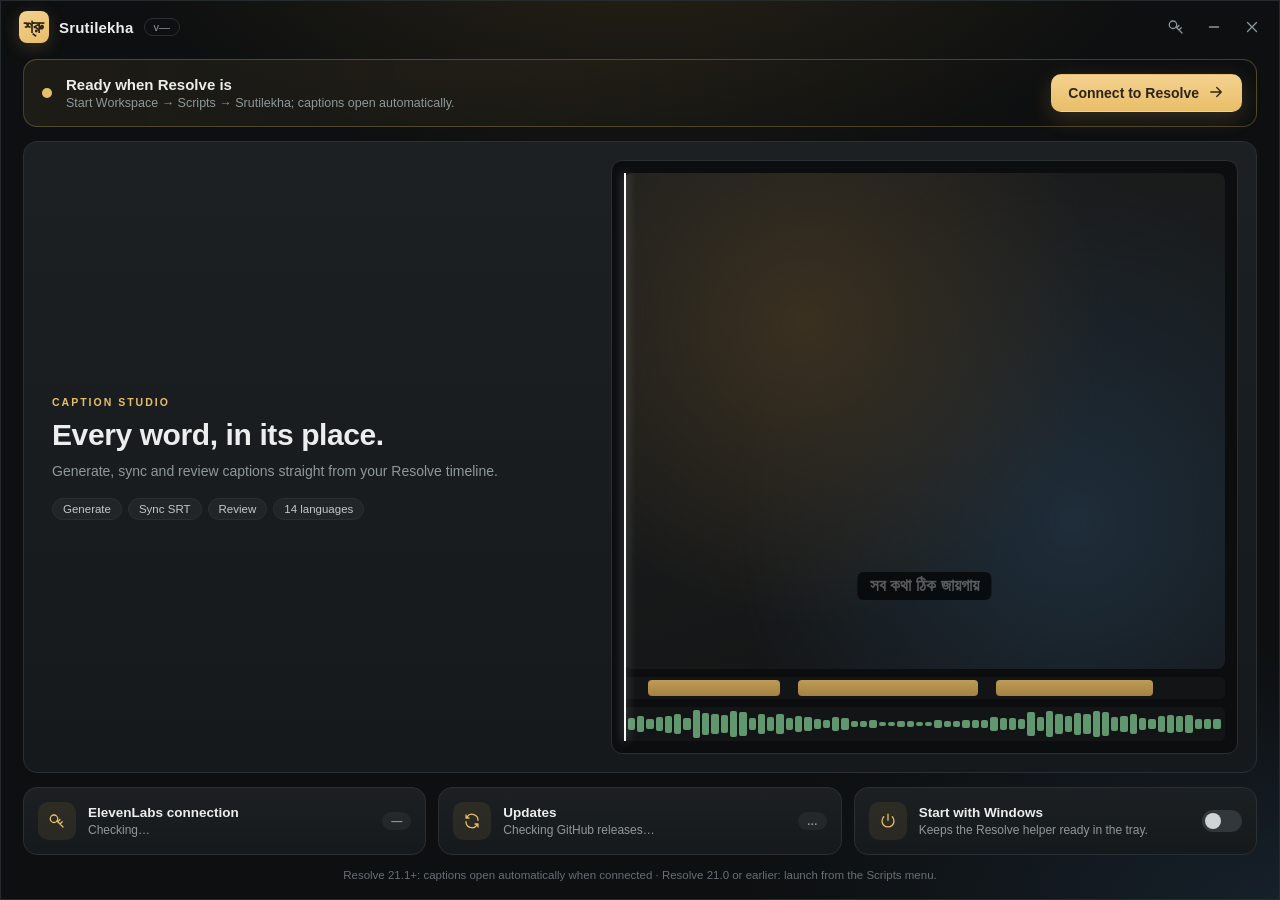
==== ui/home.html @ 094138d1 "Move the Resolve caption workflow to a WebView2 interface The home page, Master Studio form, progres" ====
<!doctype html>
<html lang="en">
<head>
<meta charset="utf-8">
<title>Srutilekha</title>
<link rel="stylesheet" href="common.css">
<link rel="stylesheet" href="home.css">
</head>
<body>
<header class="titlebar pywebview-drag-region">
  <div class="brand"><span class="mark">শ্রু</span><span class="name">Srutilekha</span><span class="pill" id="version">v—</span></div>
  <div class="chrome">
    <button class="icon-btn" id="openKey" title="API settings" data-icon="key"></button>
    <button class="icon-btn" id="minimize" title="Minimize" data-icon="min"></button>
    <button class="icon-btn close" id="close" title="Close" data-icon="x"></button>
  </div>
</header>

<main>
  <section class="banner" id="banner">
    <span class="dot"></span>
    <div class="banner-text">
      <strong id="statusTitle">Ready when Resolve is</strong>
      <span id="statusText">Start Workspace → Scripts → Srutilekha; captions open automatically.</span>
    </div>
    <button class="btn primary" id="connect">Connect to Resolve <span data-icon="arrow"></span></button>
  </section>

  <section class="hero card" id="heroCard" tabindex="0">
    <div class="hero-copy">
      <span class="kicker">CAPTION STUDIO</span>
      <h1>Every word, in its place.</h1>
      <p>Generate, sync and review captions straight from your Resolve timeline.</p>
      <div class="chips"><span>Generate</span><span>Sync SRT</span><span>Review</span><span>14 languages</span></div>
    </div>
    <div class="hero-art" aria-hidden="true">
      <div class="frame">
        <div class="caption"><span>সব কথা</span> <span>ঠিক জায়গায়</span></div>
      </div>
      <div class="track sub"><i style="left:4%;width:22%"></i><i style="left:29%;width:30%"></i><i style="left:62%;width:26%"></i></div>
      <div class="track wave" id="wave"></div>
      <div class="playhead"></div>
    </div>
  </section>

  <section class="tiles">
    <button class="card tile" id="keyTile">
      <span class="tile-icon" data-icon="key"></span>
      <span class="tile-body"><strong>ElevenLabs connection</strong><small id="keyState">Checking…</small></span>
      <span class="badge" id="keyBadge">—</span>
    </button>
    <button class="card tile" id="updateTile">
      <span class="tile-icon" data-icon="refresh"></span>
      <span class="tile-body"><strong>Updates</strong><small id="updateState">Checking GitHub releases…</small></span>
      <span class="badge" id="updateBadge">…</span>
    </button>
    <label class="card tile">
      <span class="tile-icon" data-icon="power"></span>
      <span class="tile-body"><strong>Start with Windows</strong><small>Keeps the Resolve helper ready in the tray.</small></span>
      <input type="checkbox" class="switch" id="startup">
    </label>
  </section>

  <p class="foot">Resolve 21.1+: captions open automatically when connected · Resolve 21.0 or earlier: launch from the Scripts menu.</p>
</main>

<script src="common.js"></script>
<script src="home.js"></script>
</body>
</html>
---- ui/common.css ----
/* Shared tokens and components for every Srutilekha WebView2 window. */
:root {
  color-scheme: dark;
  --bg: #0d0f10;
  --panel: #16191b;
  --panel-2: #1c2022;
  --field: #0f1112;
  --line: #2a2f32;
  --line-2: #3a4044;
  --text: #eceeed;
  --muted: #8f989b;
  --dim: #677074;
  --gold: #e9be68;
  --gold-2: #f3d18f;
  --gold-ink: #2d2416;
  --green: #8fcf9e;
  --red: #e5675b;
  --radius: 14px;
  font: 14px "Segoe UI Variable Text", "Segoe UI", "Nirmala UI", sans-serif;
}
* { box-sizing: border-box; }
html, body { height: 100%; margin: 0; }
body {
  background:
    radial-gradient(ellipse 70% 50% at 50% -10%, #2a2416 0%, transparent 60%),
    radial-gradient(ellipse 60% 40% at 100% 100%, #16202a 0%, transparent 70%),
    var(--bg);
  color: var(--text);
  overflow: hidden;
  user-select: none;
  display: flex;
  flex-direction: column;
  border: 1px solid #262b2e;
}
button, input, select { font: inherit; color: inherit; }
svg { width: 18px; height: 18px; fill: none; stroke: currentColor; stroke-width: 1.7; stroke-linecap: round; stroke-linejoin: round; flex-shrink: 0; }
.lib, [hidden] { display: none !important; }
:focus-visible { outline: 2px solid var(--gold); outline-offset: 3px; }

/* ── title bar ─────────────────────────────────────────── */
.titlebar { height: 52px; flex-shrink: 0; display: flex; align-items: center; justify-content: space-between; gap: 12px; padding: 0 10px 0 18px; }
.brand { display: flex; align-items: center; gap: 10px; pointer-events: none; min-width: 0; }
.mark { display: grid; place-items: center; width: 30px; height: 32px; border-radius: 8px; background: linear-gradient(160deg, var(--gold-2), var(--gold)); color: var(--gold-ink); font: 600 18px "Nirmala UI", sans-serif; box-shadow: 0 4px 18px #e9be6833; flex-shrink: 0; }
.name { font-weight: 650; font-size: 15px; letter-spacing: .2px; }
.crumb { color: var(--muted); font-size: 12px; white-space: nowrap; overflow: hidden; text-overflow: ellipsis; }
.pill { font-size: 11px; color: var(--muted); border: 1px solid var(--line); border-radius: 99px; padding: 2px 9px; background: transparent; white-space: nowrap; }
button.pill { cursor: pointer; transition: border-color .18s, color .18s, background .18s; }
button.pill:hover { color: var(--text); border-color: var(--line-2); }
.pill.warn { color: var(--gold-2); border-color: #e9be6866; background: #e9be6814; }
.chrome { display: flex; align-items: center; gap: 4px; flex-shrink: 0; }
.icon-btn { display: grid; place-items: center; width: 34px; height: 34px; border-radius: 9px; border: 1px solid transparent; background: transparent; color: var(--muted); cursor: pointer; transition: background .18s, color .18s, border-color .18s; }
.icon-btn:hover { background: #ffffff10; color: var(--text); }
.icon-btn.close:hover { background: #c42b1c; color: #fff; }

/* ── buttons ───────────────────────────────────────────── */
.btn { display: inline-flex; align-items: center; justify-content: center; gap: 8px; height: 38px; padding: 0 16px; border-radius: 10px; border: 1px solid var(--line-2); background: #23282b; cursor: pointer; font-weight: 550; white-space: nowrap; transition: background .18s, transform .12s, box-shadow .18s, opacity .18s, color .18s, border-color .18s; }
.btn:hover { background: #2d3337; }
.btn:active { transform: translateY(1px) scale(.99); }
.btn:disabled { opacity: .55; cursor: default; }
.btn.primary { background: linear-gradient(180deg, var(--gold-2), var(--gold)); color: var(--gold-ink); border-color: transparent; box-shadow: 0 6px 22px #e9be6830; }
.btn.primary:hover { box-shadow: 0 8px 30px #e9be6855; filter: brightness(1.04); }
.btn.primary svg { transition: transform .2s; }
.btn.primary:hover svg { transform: translateX(3px); }
.btn.ghost { background: transparent; border-color: transparent; color: var(--muted); }
.btn.ghost:hover { color: var(--text); background: #ffffff0a; }
.btn.danger { color: #e9978f; }
.btn.danger:hover { background: #e5675b18; }
.btn.sm { height: 32px; padding: 0 12px; border-radius: 9px; font-size: 13px; }

.badge { font-size: 11px; font-weight: 600; padding: 3px 9px; border-radius: 99px; background: #ffffff0d; color: var(--muted); white-space: nowrap; }
.badge.ok { background: #8fcf9e1f; color: var(--green); }
.badge.warn { background: #e9be6822; color: var(--gold-2); }

.switch { appearance: none; width: 40px; height: 22px; border-radius: 99px; background: #31373a; position: relative; cursor: pointer; flex-shrink: 0; transition: background .2s; margin: 0; }
.switch::after { content: ""; position: absolute; top: 3px; left: 3px; width: 16px; height: 16px; border-radius: 50%; background: #cfd4d6; transition: transform .22s cubic-bezier(.3,1.4,.5,1), background .2s; }
.switch:checked { background: var(--gold); }
.switch:checked::after { transform: translateX(18px); background: var(--gold-ink); }

/* ── fields ────────────────────────────────────────────── */
.field-label { display: block; font-size: 12px; font-weight: 600; color: #b6bdc0; margin-bottom: 7px; }
.field { display: flex; align-items: center; gap: 8px; height: 46px; padding: 0 6px 0 12px; border-radius: 11px; border: 1px solid var(--line-2); background: var(--field); transition: border-color .18s, box-shadow .18s; }
.field:focus-within { border-color: var(--gold); box-shadow: 0 0 0 4px #e9be6820; }
.field .lead { color: var(--muted); }
.field input { flex: 1; min-width: 0; border: 0; outline: 0; background: transparent; font-size: 14.5px; letter-spacing: .3px; user-select: text; }
.field input::placeholder { color: #5f686c; letter-spacing: 0; }

/* ── modals ────────────────────────────────────────────── */
.scrim { position: fixed; inset: 0; display: grid; place-items: center; background: #05060799; backdrop-filter: blur(8px); animation: fade .2s ease-out; z-index: 10; }
.scrim.leaving { animation: fade .16s ease-in reverse forwards; }
.modal { position: relative; width: min(520px, calc(100vw - 40px)); padding: 26px 26px 22px; border-radius: 16px; border: 1px solid #e9be6838; background: linear-gradient(180deg, #23201a, #17191b 45%); box-shadow: 0 30px 80px #000c, 0 0 0 1px #0006; animation: rise .26s cubic-bezier(.2,.9,.25,1.1); }
.scrim.leaving .modal { animation: rise .16s ease-in reverse forwards; }
@keyframes fade { from { opacity: 0; } to { opacity: 1; } }
@keyframes rise { from { opacity: 0; transform: translateY(14px) scale(.97); } to { opacity: 1; transform: none; } }
.modal-x { position: absolute; top: 14px; right: 14px; border-radius: 50%; border-color: var(--line-2); }
.kicker { font-size: 10.5px; font-weight: 650; letter-spacing: 2px; color: var(--gold); }
h2 { margin: 6px 0 8px; font-size: 22px; font-weight: 680; }
.muted { color: var(--muted); line-height: 1.5; margin: 0 0 18px; font-size: 13px; }
.status-line { min-height: 22px; margin: 10px 2px 6px; font-size: 12.5px; color: var(--muted); display: flex; align-items: center; gap: 8px; }
.status-line.ok { color: var(--green); }
.status-line.err { color: #f0948a; }
.status-line.busy::before { content: ""; width: 12px; height: 12px; border-radius: 50%; border: 2px solid var(--gold); border-right-color: transparent; animation: spin .7s linear infinite; flex-shrink: 0; }
@keyframes spin { to { transform: rotate(360deg); } }
.modal-actions { display: flex; align-items: center; gap: 8px; margin-top: 8px; }
.grow { flex: 1; }
.notes { margin: 6px 0 14px; padding: 12px 14px 12px 30px; max-height: 170px; overflow: auto; border-radius: 10px; background: var(--field); border: 1px solid var(--line); font-size: 12.5px; line-height: 1.55; color: #c6ccce; user-select: text; }
.progress { height: 6px; border-radius: 99px; background: #ffffff10; overflow: hidden; }
.progress i { display: block; height: 100%; width: 40%; border-radius: inherit; background: linear-gradient(90deg, var(--gold), var(--gold-2)); animation: indet 1.1s ease-in-out infinite; }
@keyframes indet { from { transform: translateX(-100%); } to { transform: translateX(250%); } }

.toast { position: fixed; left: 50%; bottom: 18px; transform: translate(-50%, 20px); opacity: 0; padding: 10px 16px; border-radius: 10px; background: #26292b; border: 1px solid var(--line-2); box-shadow: 0 12px 30px #0009; font-size: 13px; pointer-events: none; transition: opacity .2s, transform .25s cubic-bezier(.2,.9,.25,1.1); z-index: 20; max-width: calc(100vw - 40px); }
.toast.show { opacity: 1; transform: translate(-50%, 0); }
.toast.err { border-color: #e5675b88; color: #f4b4ad; }

@media (prefers-reduced-motion: reduce) { *, *::before, *::after { animation: none !important; transition: none !important; } }
---- ui/home.css ----
main { flex: 1; display: flex; flex-direction: column; gap: 14px; padding: 6px 22px 18px; min-height: 0; }

/* ── banner ────────────────────────────────────────────── */
.banner { display: flex; align-items: center; gap: 14px; padding: 14px 14px 14px 18px; border-radius: var(--radius); border: 1px solid #e9be6845; background: linear-gradient(90deg, #e9be6814, #e9be6805 60%, transparent); transition: border-color .3s, background .3s; }
.banner.ok { border-color: #8fcf9e55; background: linear-gradient(90deg, #8fcf9e14, transparent 70%); }
.banner-text { flex: 1; display: flex; flex-direction: column; gap: 3px; min-width: 0; }
.banner-text strong { font-size: 15px; font-weight: 620; }
.banner-text span { color: var(--muted); font-size: 12.5px; }
.dot { width: 10px; height: 10px; border-radius: 50%; background: var(--gold); flex-shrink: 0; position: relative; }
.dot::after { content: ""; position: absolute; inset: -5px; border-radius: 50%; border: 2px solid var(--gold); opacity: 0; animation: pulse 2s infinite; }
.banner.ok .dot, .banner.ok .dot::after { background: var(--green); border-color: var(--green); }
@keyframes pulse { 0% { transform: scale(.5); opacity: .8; } 100% { transform: scale(1.6); opacity: 0; } }

/* ── cards ─────────────────────────────────────────────── */
.card { position: relative; border-radius: var(--radius); border: 1px solid var(--line); background: linear-gradient(180deg, var(--panel-2), var(--panel)); transition: transform .22s cubic-bezier(.2,.8,.2,1), border-color .22s, box-shadow .22s; }
.card:hover { transform: translateY(-2px); border-color: #e9be6866; box-shadow: 0 14px 40px #0008, 0 0 0 1px #e9be6822, 0 0 34px #e9be6815; }

.hero { flex: 1; min-height: 200px; display: grid; grid-template-columns: minmax(0, 1fr) minmax(0, 1.1fr); overflow: hidden; cursor: pointer; }
.hero-copy { padding: 26px 8px 24px 28px; display: flex; flex-direction: column; justify-content: center; gap: 10px; }
h1 { margin: 0; font-size: 30px; line-height: 1.12; font-weight: 700; letter-spacing: -.4px; }
.hero p { margin: 0; color: var(--muted); line-height: 1.5; }
.chips { display: flex; flex-wrap: wrap; gap: 6px; margin-top: 6px; }
.chips span { font-size: 11.5px; padding: 4px 10px; border-radius: 99px; background: #ffffff0a; border: 1px solid var(--line); color: #c2c8ca; }

.hero-art { position: relative; margin: 18px 18px 18px 0; border-radius: 11px; border: 1px solid var(--line); background: #0b0d0e; overflow: hidden; display: flex; flex-direction: column; padding: 12px; gap: 8px; }
.frame { flex: 1; min-height: 90px; border-radius: 8px; position: relative; overflow: hidden;
  background: radial-gradient(circle at 30% 30%, #3a3020, transparent 55%), radial-gradient(circle at 75% 70%, #1e2d3a, transparent 60%), linear-gradient(160deg, #1d1f1f, #121415); }
.caption { position: absolute; left: 50%; bottom: 14%; transform: translateX(-50%); white-space: nowrap; font: 600 17px "Nirmala UI", sans-serif; padding: 4px 12px; border-radius: 6px; background: #000a; }
.caption span { animation: word 4s infinite; opacity: .35; }
.caption span:nth-child(2) { animation-delay: 1.2s; }
@keyframes word { 0%, 10% { opacity: .35; color: #fff; } 18%, 60% { opacity: 1; color: var(--gold-2); } 75%, 100% { opacity: .35; color: #fff; } }
.track { height: 22px; border-radius: 5px; background: #ffffff07; position: relative; }
.track.sub i { position: absolute; top: 3px; bottom: 3px; border-radius: 4px; background: linear-gradient(180deg, #e9be68cc, #c99d4acc); }
.track.wave { height: 34px; display: flex; align-items: center; gap: 2px; padding: 0 4px; }
.track.wave b { flex: 1; border-radius: 2px; background: #6fae7f; opacity: .85; }
.playhead { position: absolute; top: 12px; bottom: 12px; width: 2px; background: #fff; box-shadow: 0 0 10px #fff8; left: 12px; animation: play 8s linear infinite; }
@keyframes play { from { left: 14px; } to { left: calc(100% - 14px); } }

.tiles { display: grid; grid-template-columns: repeat(3, minmax(0, 1fr)); gap: 12px; }
.tile { display: flex; align-items: center; gap: 12px; padding: 14px; text-align: left; cursor: pointer; min-width: 0; }
.tile-icon { display: grid; place-items: center; width: 38px; height: 38px; border-radius: 10px; background: #e9be6815; color: var(--gold); flex-shrink: 0; }
.tile-body { flex: 1; display: flex; flex-direction: column; gap: 3px; min-width: 0; }
.tile-body strong { font-size: 13.5px; font-weight: 620; }
.tile-body small { font-size: 12px; color: var(--muted); overflow: hidden; text-overflow: ellipsis; display: -webkit-box; -webkit-line-clamp: 2; -webkit-box-orient: vertical; }

.foot { margin: 0; text-align: center; font-size: 11.5px; color: var(--dim); }

@media (max-height: 600px) { .hero-copy { padding-top: 16px; padding-bottom: 16px; } h1 { font-size: 25px; } }
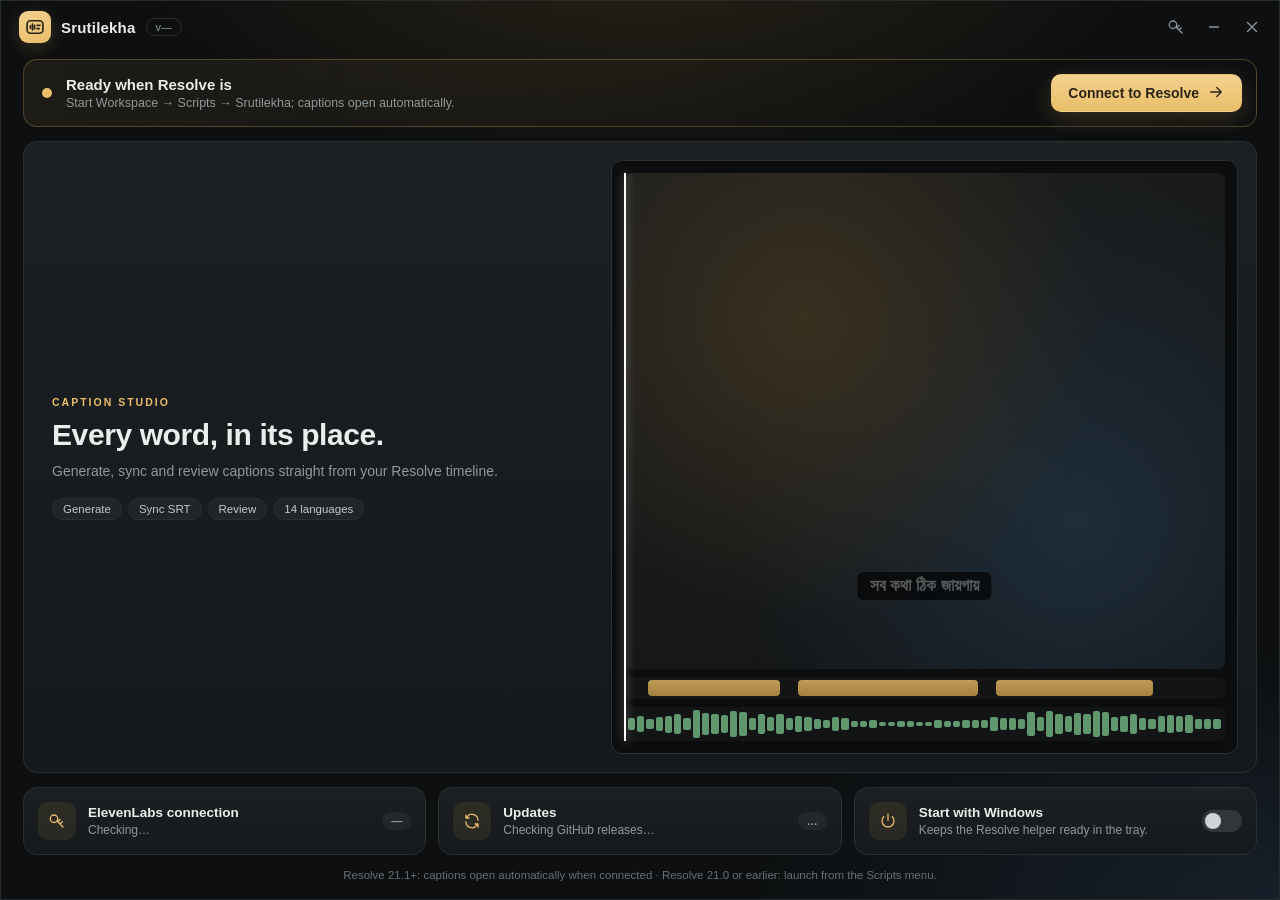
==== commit 7db2d941: "Prepare v1.4.5: drop caption style and setup preview, Layout A review Resolve's scripting API cannot" ====
--- a/ui/home.html
+++ b/ui/home.html
@@ -8,7 +8,7 @@
 </head>
 <body>
 <header class="titlebar pywebview-drag-region">
-  <div class="brand"><span class="mark">শ্রু</span><span class="name">Srutilekha</span><span class="pill" id="version">v—</span></div>
+  <div class="brand"><span class="mark" title="Srutilekha"><svg viewBox="0 0 24 24" aria-hidden="true"><rect x="2.5" y="4.5" width="19" height="15" rx="4"/><path d="M6.5 10.5v3M9 8.5v7M11.5 10v4"/><path d="M14.5 10h3.5M14.5 14h2.5"/></svg></span><span class="name">Srutilekha</span><span class="pill" id="version">v—</span></div>
   <div class="chrome">
     <button class="icon-btn" id="openKey" title="API settings" data-icon="key"></button>
     <button class="icon-btn" id="minimize" title="Minimize" data-icon="min"></button>
--- a/ui/common.css
+++ b/ui/common.css
@@ -40,7 +40,8 @@
 /* ── title bar ─────────────────────────────────────────── */
 .titlebar { height: 52px; flex-shrink: 0; display: flex; align-items: center; justify-content: space-between; gap: 12px; padding: 0 10px 0 18px; }
 .brand { display: flex; align-items: center; gap: 10px; pointer-events: none; min-width: 0; }
-.mark { display: grid; place-items: center; width: 30px; height: 32px; border-radius: 8px; background: linear-gradient(160deg, var(--gold-2), var(--gold)); color: var(--gold-ink); font: 600 18px "Nirmala UI", sans-serif; box-shadow: 0 4px 18px #e9be6833; flex-shrink: 0; }
+.mark { display: grid; place-items: center; width: 32px; height: 32px; border-radius: 9px; background: linear-gradient(160deg, var(--gold-2), var(--gold)); color: var(--gold-ink); box-shadow: 0 4px 18px #e9be6833; flex-shrink: 0; }
+.mark svg { width: 20px; height: 20px; fill: none; stroke: currentColor; stroke-width: 2; stroke-linecap: round; stroke-linejoin: round; }
 .name { font-weight: 650; font-size: 15px; letter-spacing: .2px; }
 .crumb { color: var(--muted); font-size: 12px; white-space: nowrap; overflow: hidden; text-overflow: ellipsis; }
 .pill { font-size: 11px; color: var(--muted); border: 1px solid var(--line); border-radius: 99px; padding: 2px 9px; background: transparent; white-space: nowrap; }
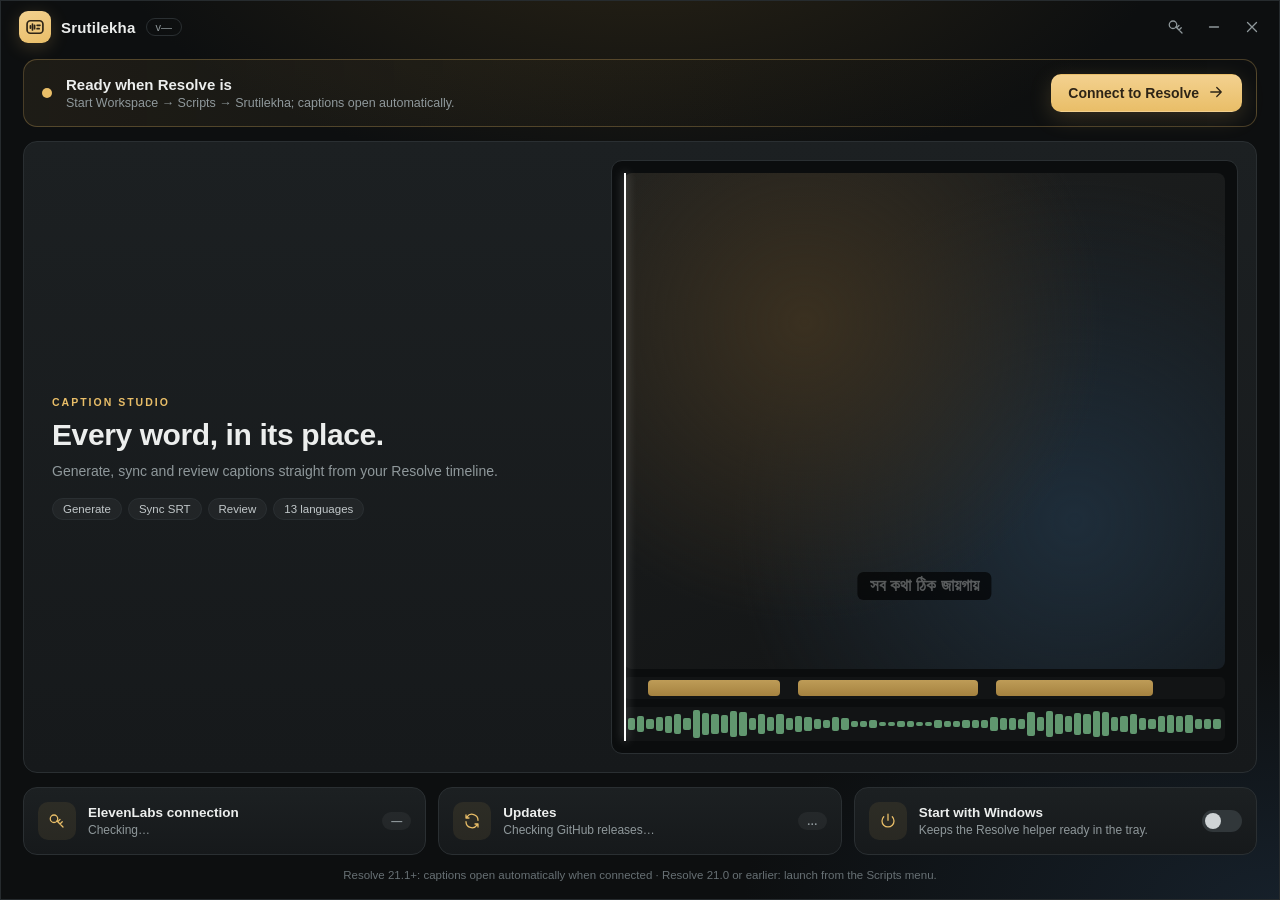
==== commit d0542f16: "Expect 13 languages in the worker self-test and home page The worker's packaged self-test still asse" ====
--- a/ui/home.html
+++ b/ui/home.html
@@ -31,7 +31,7 @@
       <span class="kicker">CAPTION STUDIO</span>
       <h1>Every word, in its place.</h1>
       <p>Generate, sync and review captions straight from your Resolve timeline.</p>
-      <div class="chips"><span>Generate</span><span>Sync SRT</span><span>Review</span><span>14 languages</span></div>
+      <div class="chips"><span>Generate</span><span>Sync SRT</span><span>Review</span><span>13 languages</span></div>
     </div>
     <div class="hero-art" aria-hidden="true">
       <div class="frame">
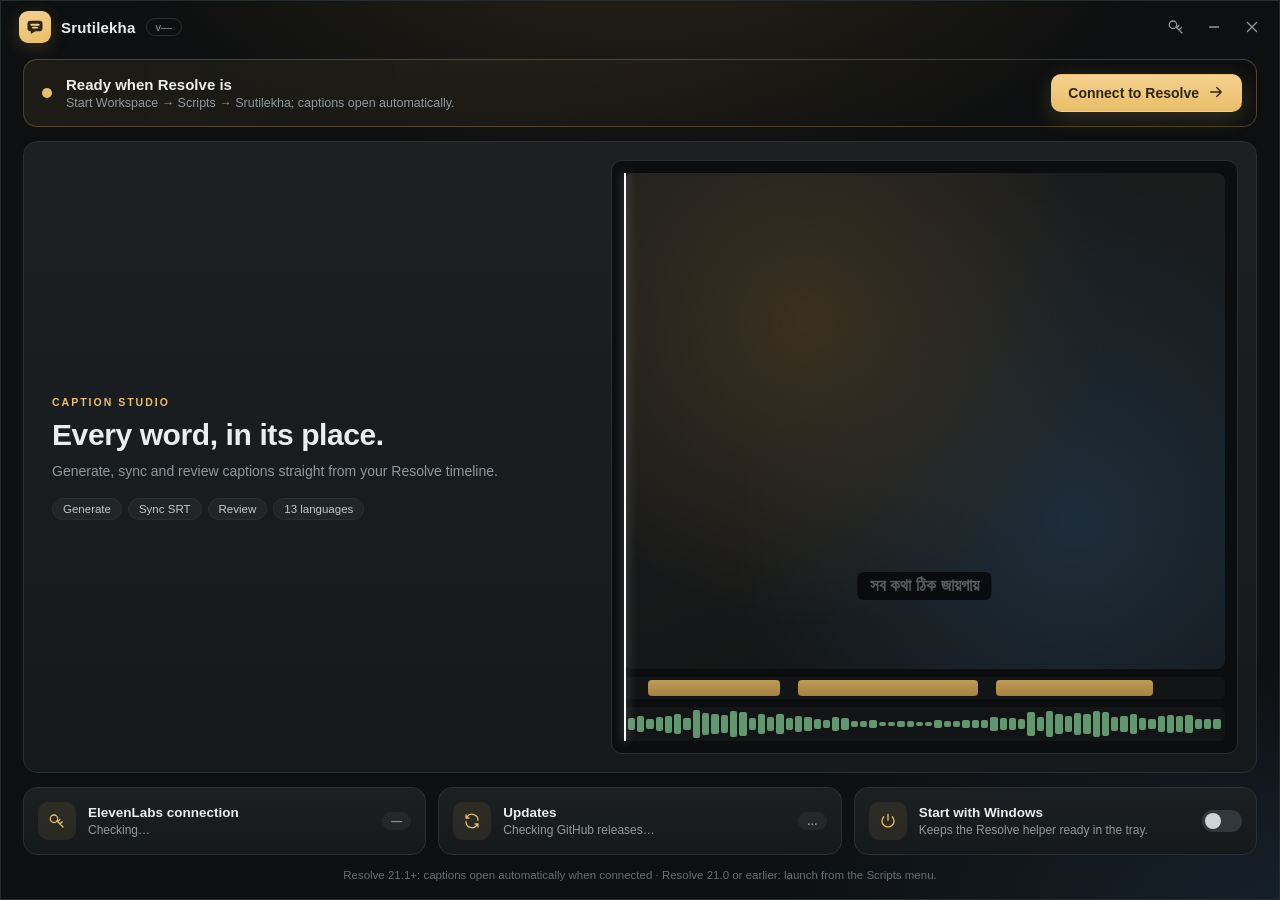
==== commit 5f24a5ec: "New speech-bubble logo, and a Back button on the review screen Logo: one mark everywhere (web header" ====
--- a/ui/home.html
+++ b/ui/home.html
@@ -8,7 +8,7 @@
 </head>
 <body>
 <header class="titlebar pywebview-drag-region">
-  <div class="brand"><span class="mark" title="Srutilekha"><svg viewBox="0 0 24 24" aria-hidden="true"><rect x="2.5" y="4.5" width="19" height="15" rx="4"/><path d="M6.5 10.5v3M9 8.5v7M11.5 10v4"/><path d="M14.5 10h3.5M14.5 14h2.5"/></svg></span><span class="name">Srutilekha</span><span class="pill" id="version">v—</span></div>
+  <div class="brand"><span class="mark" title="Srutilekha"><svg viewBox="0 0 24 24" aria-hidden="true"><path class="bubble" d="M6.5 4.5h11A3.5 3.5 0 0 1 21 8v5.5a3.5 3.5 0 0 1-3.5 3.5h-5L7 20.3V17h-.5A3.5 3.5 0 0 1 3 13.5V8a3.5 3.5 0 0 1 3.5-3.5Z"/><path class="lines" d="M7.5 9.3h9M9.5 12.7h5"/></svg></span><span class="name">Srutilekha</span><span class="pill" id="version">v—</span></div>
   <div class="chrome">
     <button class="icon-btn" id="openKey" title="API settings" data-icon="key"></button>
     <button class="icon-btn" id="minimize" title="Minimize" data-icon="min"></button>
--- a/ui/common.css
+++ b/ui/common.css
@@ -42,6 +42,9 @@
 .brand { display: flex; align-items: center; gap: 10px; pointer-events: none; min-width: 0; }
 .mark { display: grid; place-items: center; width: 32px; height: 32px; border-radius: 9px; background: linear-gradient(160deg, var(--gold-2), var(--gold)); color: var(--gold-ink); box-shadow: 0 4px 18px #e9be6833; flex-shrink: 0; }
 .mark svg { width: 20px; height: 20px; fill: none; stroke: currentColor; stroke-width: 2; stroke-linecap: round; stroke-linejoin: round; }
+/* Same mark as ui_icons.draw_logo and icon.ico: dark bubble, light subtitle lines. */
+.mark .bubble { fill: currentColor; stroke: none; }
+.mark .lines { stroke: var(--gold-2); stroke-width: 2.2; }
 .name { font-weight: 650; font-size: 15px; letter-spacing: .2px; }
 .crumb { color: var(--muted); font-size: 12px; white-space: nowrap; overflow: hidden; text-overflow: ellipsis; }
 .pill { font-size: 11px; color: var(--muted); border: 1px solid var(--line); border-radius: 99px; padding: 2px 9px; background: transparent; white-space: nowrap; }
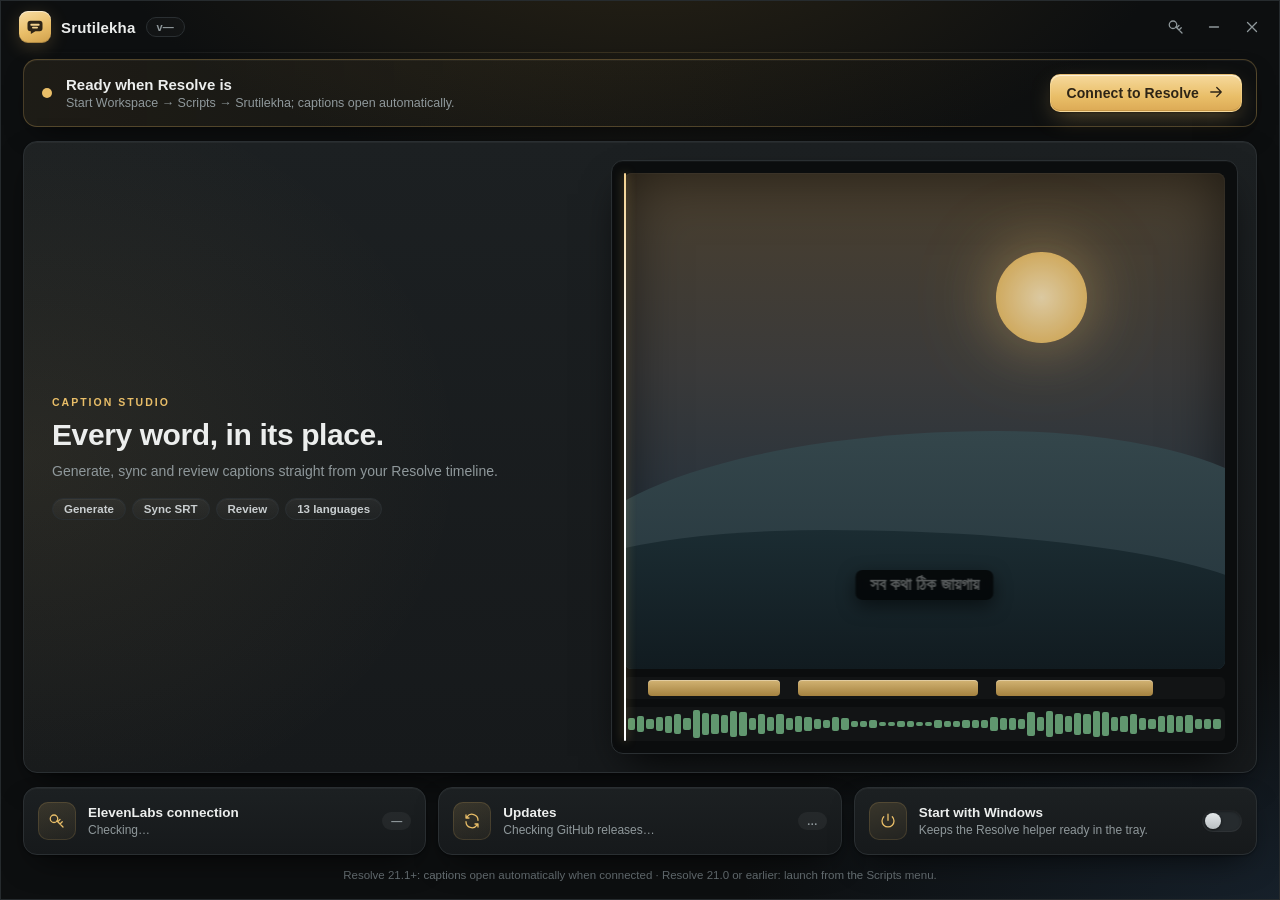
==== commit 9f37edb6: "Give the studio and home screens a more finished look Panels, cards and buttons get depth (a top hig" ====
--- a/ui/home.html
+++ b/ui/home.html
@@ -34,7 +34,7 @@
       <div class="chips"><span>Generate</span><span>Sync SRT</span><span>Review</span><span>13 languages</span></div>
     </div>
     <div class="hero-art" aria-hidden="true">
-      <div class="frame">
+      <div class="frame"><i class="sun"></i><i class="hill a"></i><i class="hill b"></i>
         <div class="caption"><span>সব কথা</span> <span>ঠিক জায়গায়</span></div>
       </div>
       <div class="track sub"><i style="left:4%;width:22%"></i><i style="left:29%;width:30%"></i><i style="left:62%;width:26%"></i></div>
--- a/ui/common.css
+++ b/ui/common.css
@@ -33,21 +33,24 @@
   border: 1px solid #262b2e;
 }
 button, input, select { font: inherit; color: inherit; }
+h1, h2, .name { font-family: "Segoe UI Variable Display", "Segoe UI Variable Text", "Segoe UI", "Nirmala UI", sans-serif; }
+body { -webkit-font-smoothing: antialiased; text-rendering: optimizeLegibility; }
 svg { width: 18px; height: 18px; fill: none; stroke: currentColor; stroke-width: 1.7; stroke-linecap: round; stroke-linejoin: round; flex-shrink: 0; }
 .lib, [hidden] { display: none !important; }
 :focus-visible { outline: 2px solid var(--gold); outline-offset: 3px; }
 
 /* ── title bar ─────────────────────────────────────────── */
-.titlebar { height: 52px; flex-shrink: 0; display: flex; align-items: center; justify-content: space-between; gap: 12px; padding: 0 10px 0 18px; }
+.titlebar { position: relative; height: 52px; flex-shrink: 0; display: flex; align-items: center; justify-content: space-between; gap: 12px; padding: 0 10px 0 18px; }
+.titlebar::after { content: ""; position: absolute; left: 18px; right: 18px; bottom: 0; height: 1px; background: linear-gradient(90deg, transparent, #ffffff12 20%, #e9be6826 50%, #ffffff12 80%, transparent); pointer-events: none; }
 .brand { display: flex; align-items: center; gap: 10px; pointer-events: none; min-width: 0; }
-.mark { display: grid; place-items: center; width: 32px; height: 32px; border-radius: 9px; background: linear-gradient(160deg, var(--gold-2), var(--gold)); color: var(--gold-ink); box-shadow: 0 4px 18px #e9be6833; flex-shrink: 0; }
+.mark { display: grid; place-items: center; width: 32px; height: 32px; border-radius: 9px; background: linear-gradient(160deg, #f8dda4, var(--gold) 55%, #cf9f4b); color: var(--gold-ink); box-shadow: inset 0 1px 0 #fff8, inset 0 -1px 0 #0003, 0 4px 18px #e9be6833; flex-shrink: 0; }
 .mark svg { width: 20px; height: 20px; fill: none; stroke: currentColor; stroke-width: 2; stroke-linecap: round; stroke-linejoin: round; }
 /* Same mark as ui_icons.draw_logo and icon.ico: dark bubble, light subtitle lines. */
 .mark .bubble { fill: currentColor; stroke: none; }
 .mark .lines { stroke: var(--gold-2); stroke-width: 2.2; }
 .name { font-weight: 650; font-size: 15px; letter-spacing: .2px; }
-.crumb { color: var(--muted); font-size: 12px; white-space: nowrap; overflow: hidden; text-overflow: ellipsis; }
-.pill { font-size: 11px; color: var(--muted); border: 1px solid var(--line); border-radius: 99px; padding: 2px 9px; background: transparent; white-space: nowrap; }
+.crumb { color: var(--muted); font-size: 12px; font-variant-numeric: tabular-nums; white-space: nowrap; overflow: hidden; text-overflow: ellipsis; }
+.pill { font-size: 11px; font-weight: 600; letter-spacing: .2px; color: var(--muted); border: 1px solid var(--line); border-radius: 99px; padding: 3px 10px; background: #ffffff05; white-space: nowrap; font-variant-numeric: tabular-nums; }
 button.pill { cursor: pointer; transition: border-color .18s, color .18s, background .18s; }
 button.pill:hover { color: var(--text); border-color: var(--line-2); }
 .pill.warn { color: var(--gold-2); border-color: #e9be6866; background: #e9be6814; }
@@ -57,16 +60,16 @@
 .icon-btn.close:hover { background: #c42b1c; color: #fff; }
 
 /* ── buttons ───────────────────────────────────────────── */
-.btn { display: inline-flex; align-items: center; justify-content: center; gap: 8px; height: 38px; padding: 0 16px; border-radius: 10px; border: 1px solid var(--line-2); background: #23282b; cursor: pointer; font-weight: 550; white-space: nowrap; transition: background .18s, transform .12s, box-shadow .18s, opacity .18s, color .18s, border-color .18s; }
-.btn:hover { background: #2d3337; }
+.btn { display: inline-flex; align-items: center; justify-content: center; gap: 8px; height: 38px; padding: 0 16px; border-radius: 10px; border: 1px solid var(--line-2); background: linear-gradient(180deg, #282d30, #1f2427); box-shadow: inset 0 1px 0 #ffffff0d, 0 1px 2px #0005; cursor: pointer; font-weight: 600; letter-spacing: .1px; white-space: nowrap; transition: background .18s, transform .12s, box-shadow .18s, opacity .18s, color .18s, border-color .18s; }
+.btn:hover { background: linear-gradient(180deg, #30363a, #262b2e); border-color: #4a5156; }
 .btn:active { transform: translateY(1px) scale(.99); }
 .btn:disabled { opacity: .55; cursor: default; }
-.btn.primary { background: linear-gradient(180deg, var(--gold-2), var(--gold)); color: var(--gold-ink); border-color: transparent; box-shadow: 0 6px 22px #e9be6830; }
-.btn.primary:hover { box-shadow: 0 8px 30px #e9be6855; filter: brightness(1.04); }
+.btn.primary { background: linear-gradient(180deg, #f6d99c, var(--gold) 60%, #dcaa55); color: var(--gold-ink); border-color: #f6d99c66; font-weight: 650; box-shadow: inset 0 1px 0 #fff9, inset 0 -1px 0 #9a6f2a55, 0 1px 2px #0006, 0 8px 24px -6px #e9be6866; }
+.btn.primary:hover { background: linear-gradient(180deg, #f8dfa8, #ecc473 60%, #dfae5a); box-shadow: inset 0 1px 0 #fffa, inset 0 -1px 0 #9a6f2a55, 0 1px 2px #0006, 0 10px 30px -6px #e9be6899; }
 .btn.primary svg { transition: transform .2s; }
 .btn.primary:hover svg { transform: translateX(3px); }
-.btn.ghost { background: transparent; border-color: transparent; color: var(--muted); }
-.btn.ghost:hover { color: var(--text); background: #ffffff0a; }
+.btn.ghost { background: transparent; border-color: transparent; box-shadow: none; color: var(--muted); }
+.btn.ghost:hover { color: var(--text); background: #ffffff0a; border-color: transparent; }
 .btn.danger { color: #e9978f; }
 .btn.danger:hover { background: #e5675b18; }
 .btn.sm { height: 32px; padding: 0 12px; border-radius: 9px; font-size: 13px; }
@@ -75,14 +78,15 @@
 .badge.ok { background: #8fcf9e1f; color: var(--green); }
 .badge.warn { background: #e9be6822; color: var(--gold-2); }
 
-.switch { appearance: none; width: 40px; height: 22px; border-radius: 99px; background: #31373a; position: relative; cursor: pointer; flex-shrink: 0; transition: background .2s; margin: 0; }
-.switch::after { content: ""; position: absolute; top: 3px; left: 3px; width: 16px; height: 16px; border-radius: 50%; background: #cfd4d6; transition: transform .22s cubic-bezier(.3,1.4,.5,1), background .2s; }
-.switch:checked { background: var(--gold); }
-.switch:checked::after { transform: translateX(18px); background: var(--gold-ink); }
+.switch { appearance: none; width: 40px; height: 22px; border-radius: 99px; background: #262b2e; box-shadow: inset 0 1px 3px #0009, inset 0 0 0 1px #ffffff0f; position: relative; cursor: pointer; flex-shrink: 0; transition: background .2s, box-shadow .2s; margin: 0; }
+.switch::after { content: ""; position: absolute; top: 3px; left: 3px; width: 16px; height: 16px; border-radius: 50%; background: linear-gradient(180deg, #e4e8ea, #b9bfc2); box-shadow: 0 1px 3px #0008; transition: transform .22s cubic-bezier(.3,1.4,.5,1), background .2s; }
+.switch:hover { box-shadow: inset 0 1px 3px #0009, inset 0 0 0 1px #ffffff1c; }
+.switch:checked { background: linear-gradient(180deg, #f0cc82, #d7a650); box-shadow: inset 0 1px 2px #6b4a1655, 0 0 12px #e9be6833; }
+.switch:checked::after { transform: translateX(18px); background: linear-gradient(180deg, #fffdf8, #f1e7d3); box-shadow: 0 1px 3px #4a330f88; }
 
 /* ── fields ────────────────────────────────────────────── */
 .field-label { display: block; font-size: 12px; font-weight: 600; color: #b6bdc0; margin-bottom: 7px; }
-.field { display: flex; align-items: center; gap: 8px; height: 46px; padding: 0 6px 0 12px; border-radius: 11px; border: 1px solid var(--line-2); background: var(--field); transition: border-color .18s, box-shadow .18s; }
+.field { display: flex; align-items: center; gap: 8px; height: 46px; padding: 0 6px 0 12px; border-radius: 11px; border: 1px solid var(--line-2); background: var(--field); box-shadow: inset 0 1px 2px #0006; transition: border-color .18s, box-shadow .18s; }
 .field:focus-within { border-color: var(--gold); box-shadow: 0 0 0 4px #e9be6820; }
 .field .lead { color: var(--muted); }
 .field input { flex: 1; min-width: 0; border: 0; outline: 0; background: transparent; font-size: 14.5px; letter-spacing: .3px; user-select: text; }
@@ -91,7 +95,7 @@
 /* ── modals ────────────────────────────────────────────── */
 .scrim { position: fixed; inset: 0; display: grid; place-items: center; background: #05060799; backdrop-filter: blur(8px); animation: fade .2s ease-out; z-index: 10; }
 .scrim.leaving { animation: fade .16s ease-in reverse forwards; }
-.modal { position: relative; width: min(520px, calc(100vw - 40px)); padding: 26px 26px 22px; border-radius: 16px; border: 1px solid #e9be6838; background: linear-gradient(180deg, #23201a, #17191b 45%); box-shadow: 0 30px 80px #000c, 0 0 0 1px #0006; animation: rise .26s cubic-bezier(.2,.9,.25,1.1); }
+.modal { position: relative; width: min(520px, calc(100vw - 40px)); padding: 26px 26px 22px; border-radius: 16px; border: 1px solid #e9be6838; background: linear-gradient(180deg, #23201a, #17191b 45%); box-shadow: inset 0 1px 0 #ffffff12, 0 30px 80px #000c, 0 0 0 1px #0006; animation: rise .26s cubic-bezier(.2,.9,.25,1.1); }
 .scrim.leaving .modal { animation: rise .16s ease-in reverse forwards; }
 @keyframes fade { from { opacity: 0; } to { opacity: 1; } }
 @keyframes rise { from { opacity: 0; transform: translateY(14px) scale(.97); } to { opacity: 1; transform: none; } }
@@ -111,7 +115,7 @@
 .progress i { display: block; height: 100%; width: 40%; border-radius: inherit; background: linear-gradient(90deg, var(--gold), var(--gold-2)); animation: indet 1.1s ease-in-out infinite; }
 @keyframes indet { from { transform: translateX(-100%); } to { transform: translateX(250%); } }
 
-.toast { position: fixed; left: 50%; bottom: 18px; transform: translate(-50%, 20px); opacity: 0; padding: 10px 16px; border-radius: 10px; background: #26292b; border: 1px solid var(--line-2); box-shadow: 0 12px 30px #0009; font-size: 13px; pointer-events: none; transition: opacity .2s, transform .25s cubic-bezier(.2,.9,.25,1.1); z-index: 20; max-width: calc(100vw - 40px); }
+.toast { position: fixed; left: 50%; bottom: 18px; transform: translate(-50%, 20px); opacity: 0; padding: 10px 16px; border-radius: 12px; background: #26292be6; backdrop-filter: blur(12px); border: 1px solid var(--line-2); box-shadow: inset 0 1px 0 #ffffff0d, 0 12px 30px #0009; font-size: 13px; pointer-events: none; transition: opacity .2s, transform .25s cubic-bezier(.2,.9,.25,1.1); z-index: 20; max-width: calc(100vw - 40px); }
 .toast.show { opacity: 1; transform: translate(-50%, 0); }
 .toast.err { border-color: #e5675b88; color: #f4b4ad; }
 
--- a/ui/home.css
+++ b/ui/home.css
@@ -1,7 +1,7 @@
 main { flex: 1; display: flex; flex-direction: column; gap: 14px; padding: 6px 22px 18px; min-height: 0; }
 
 /* ── banner ────────────────────────────────────────────── */
-.banner { display: flex; align-items: center; gap: 14px; padding: 14px 14px 14px 18px; border-radius: var(--radius); border: 1px solid #e9be6845; background: linear-gradient(90deg, #e9be6814, #e9be6805 60%, transparent); transition: border-color .3s, background .3s; }
+.banner { display: flex; align-items: center; gap: 14px; padding: 14px 14px 14px 18px; border-radius: var(--radius); border: 1px solid #e9be6845; background: linear-gradient(90deg, #e9be6814, #e9be6805 60%, transparent); box-shadow: inset 0 1px 0 #ffffff0a, 0 12px 30px -14px #000c; transition: border-color .3s, background .3s; }
 .banner.ok { border-color: #8fcf9e55; background: linear-gradient(90deg, #8fcf9e14, transparent 70%); }
 .banner-text { flex: 1; display: flex; flex-direction: column; gap: 3px; min-width: 0; }
 .banner-text strong { font-size: 15px; font-weight: 620; }
@@ -12,33 +12,34 @@
 @keyframes pulse { 0% { transform: scale(.5); opacity: .8; } 100% { transform: scale(1.6); opacity: 0; } }
 
 /* ── cards ─────────────────────────────────────────────── */
-.card { position: relative; border-radius: var(--radius); border: 1px solid var(--line); background: linear-gradient(180deg, var(--panel-2), var(--panel)); transition: transform .22s cubic-bezier(.2,.8,.2,1), border-color .22s, box-shadow .22s; }
-.card:hover { transform: translateY(-2px); border-color: #e9be6866; box-shadow: 0 14px 40px #0008, 0 0 0 1px #e9be6822, 0 0 34px #e9be6815; }
+.card { position: relative; border-radius: var(--radius); border: 1px solid var(--line); background: linear-gradient(180deg, var(--panel-2), var(--panel)); box-shadow: inset 0 1px 0 #ffffff0a, 0 1px 2px #0005, 0 14px 34px -14px #000c; transition: transform .22s cubic-bezier(.2,.8,.2,1), border-color .22s, box-shadow .22s; }
+.card:hover { transform: translateY(-2px); border-color: #e9be6866; box-shadow: inset 0 1px 0 #ffffff0d, 0 14px 40px #0008, 0 0 0 1px #e9be6822, 0 0 34px #e9be6815; }
 
-.hero { flex: 1; min-height: 200px; display: grid; grid-template-columns: minmax(0, 1fr) minmax(0, 1.1fr); overflow: hidden; cursor: pointer; }
+.hero { flex: 1; min-height: 200px; background: radial-gradient(ellipse 55% 90% at 0% 50%, #e9be6814, transparent 65%), linear-gradient(180deg, var(--panel-2), var(--panel)); display: grid; grid-template-columns: minmax(0, 1fr) minmax(0, 1.1fr); overflow: hidden; cursor: pointer; }
 .hero-copy { padding: 26px 8px 24px 28px; display: flex; flex-direction: column; justify-content: center; gap: 10px; }
 h1 { margin: 0; font-size: 30px; line-height: 1.12; font-weight: 700; letter-spacing: -.4px; }
 .hero p { margin: 0; color: var(--muted); line-height: 1.5; }
 .chips { display: flex; flex-wrap: wrap; gap: 6px; margin-top: 6px; }
-.chips span { font-size: 11.5px; padding: 4px 10px; border-radius: 99px; background: #ffffff0a; border: 1px solid var(--line); color: #c2c8ca; }
+.chips span { font-size: 11.5px; font-weight: 550; padding: 4px 11px; border-radius: 99px; background: linear-gradient(180deg, #ffffff0d, #ffffff05); border: 1px solid var(--line); box-shadow: inset 0 1px 0 #ffffff0a; color: #c9ced0; }
 
-.hero-art { position: relative; margin: 18px 18px 18px 0; border-radius: 11px; border: 1px solid var(--line); background: #0b0d0e; overflow: hidden; display: flex; flex-direction: column; padding: 12px; gap: 8px; }
+.hero-art { position: relative; margin: 18px 18px 18px 0; border-radius: 12px; border: 1px solid var(--line); background: #0b0d0e; box-shadow: inset 0 1px 0 #ffffff08, 0 18px 40px -16px #000;  overflow: hidden; display: flex; flex-direction: column; padding: 12px; gap: 8px; }
 .frame { flex: 1; min-height: 90px; border-radius: 8px; position: relative; overflow: hidden;
-  background: radial-gradient(circle at 30% 30%, #3a3020, transparent 55%), radial-gradient(circle at 75% 70%, #1e2d3a, transparent 60%), linear-gradient(160deg, #1d1f1f, #121415); }
-.caption { position: absolute; left: 50%; bottom: 14%; transform: translateX(-50%); white-space: nowrap; font: 600 17px "Nirmala UI", sans-serif; padding: 4px 12px; border-radius: 6px; background: #000a; }
+  background: radial-gradient(circle at 30% 30%, #3a3020, transparent 55%), radial-gradient(circle at 75% 70%, #1e2d3a, transparent 60%), linear-gradient(160deg, #1d1f1f, #121415);
+  box-shadow: inset 0 0 60px #0009, inset 0 0 0 1px #ffffff0d; }
+.caption { position: absolute; left: 50%; bottom: 14%; transform: translateX(-50%); white-space: nowrap; font: 600 17px "Nirmala UI", sans-serif; padding: 5px 14px; border-radius: 7px; background: #000b; backdrop-filter: blur(4px); box-shadow: 0 6px 18px #0008; }
 .caption span { animation: word 4s infinite; opacity: .35; }
 .caption span:nth-child(2) { animation-delay: 1.2s; }
 @keyframes word { 0%, 10% { opacity: .35; color: #fff; } 18%, 60% { opacity: 1; color: var(--gold-2); } 75%, 100% { opacity: .35; color: #fff; } }
 .track { height: 22px; border-radius: 5px; background: #ffffff07; position: relative; }
-.track.sub i { position: absolute; top: 3px; bottom: 3px; border-radius: 4px; background: linear-gradient(180deg, #e9be68cc, #c99d4acc); }
+.track.sub i { position: absolute; top: 3px; bottom: 3px; border-radius: 4px; background: linear-gradient(180deg, #f0cc82dd, #c99d4acc); box-shadow: inset 0 1px 0 #fff5; }
 .track.wave { height: 34px; display: flex; align-items: center; gap: 2px; padding: 0 4px; }
 .track.wave b { flex: 1; border-radius: 2px; background: #6fae7f; opacity: .85; }
-.playhead { position: absolute; top: 12px; bottom: 12px; width: 2px; background: #fff; box-shadow: 0 0 10px #fff8; left: 12px; animation: play 8s linear infinite; }
+.playhead { position: absolute; top: 12px; bottom: 12px; width: 2px; border-radius: 2px; background: linear-gradient(180deg, var(--gold-2), #fff 30%); box-shadow: 0 0 10px #e9be6899; left: 12px; animation: play 8s linear infinite; }
 @keyframes play { from { left: 14px; } to { left: calc(100% - 14px); } }
 
 .tiles { display: grid; grid-template-columns: repeat(3, minmax(0, 1fr)); gap: 12px; }
 .tile { display: flex; align-items: center; gap: 12px; padding: 14px; text-align: left; cursor: pointer; min-width: 0; }
-.tile-icon { display: grid; place-items: center; width: 38px; height: 38px; border-radius: 10px; background: #e9be6815; color: var(--gold); flex-shrink: 0; }
+.tile-icon { display: grid; place-items: center; width: 38px; height: 38px; border-radius: 10px; background: linear-gradient(160deg, #e9be6826, #e9be680d); box-shadow: inset 0 0 0 1px #e9be6826; color: var(--gold); flex-shrink: 0; }
 .tile-body { flex: 1; display: flex; flex-direction: column; gap: 3px; min-width: 0; }
 .tile-body strong { font-size: 13.5px; font-weight: 620; }
 .tile-body small { font-size: 12px; color: var(--muted); overflow: hidden; text-overflow: ellipsis; display: -webkit-box; -webkit-line-clamp: 2; -webkit-box-orient: vertical; }
@@ -46,3 +47,11 @@
 .foot { margin: 0; text-align: center; font-size: 11.5px; color: var(--dim); }
 
 @media (max-height: 600px) { .hero-copy { padding-top: 16px; padding-bottom: 16px; } h1 { font-size: 25px; } }
+
+/* hero art: a quiet dusk scene behind the sample caption, matching the review preview */
+.hero-art .frame { background: linear-gradient(180deg, #4a3f2e 0%, #3a3a3a 40%, #26323d 72%, #1a222a); }
+.hero-art .sun { position: absolute; left: 62%; top: 16%; width: 15%; aspect-ratio: 1; border-radius: 50%; background: radial-gradient(circle, #f7e2b4, #e9be68 70%); box-shadow: 0 0 60px #e9be6877, 0 0 120px #e9be6833; opacity: .85; }
+.hero-art .hill { position: absolute; left: -10%; right: -10%; bottom: 0; }
+.hero-art .hill.a { top: 52%; background: linear-gradient(180deg, #34464b, #22323a); border-radius: 60% 40% 0 0; }
+.hero-art .hill.b { top: 72%; background: linear-gradient(180deg, #1b2c32, #111b20); border-radius: 40% 70% 0 0; }
+.hero-art .caption { z-index: 1; }
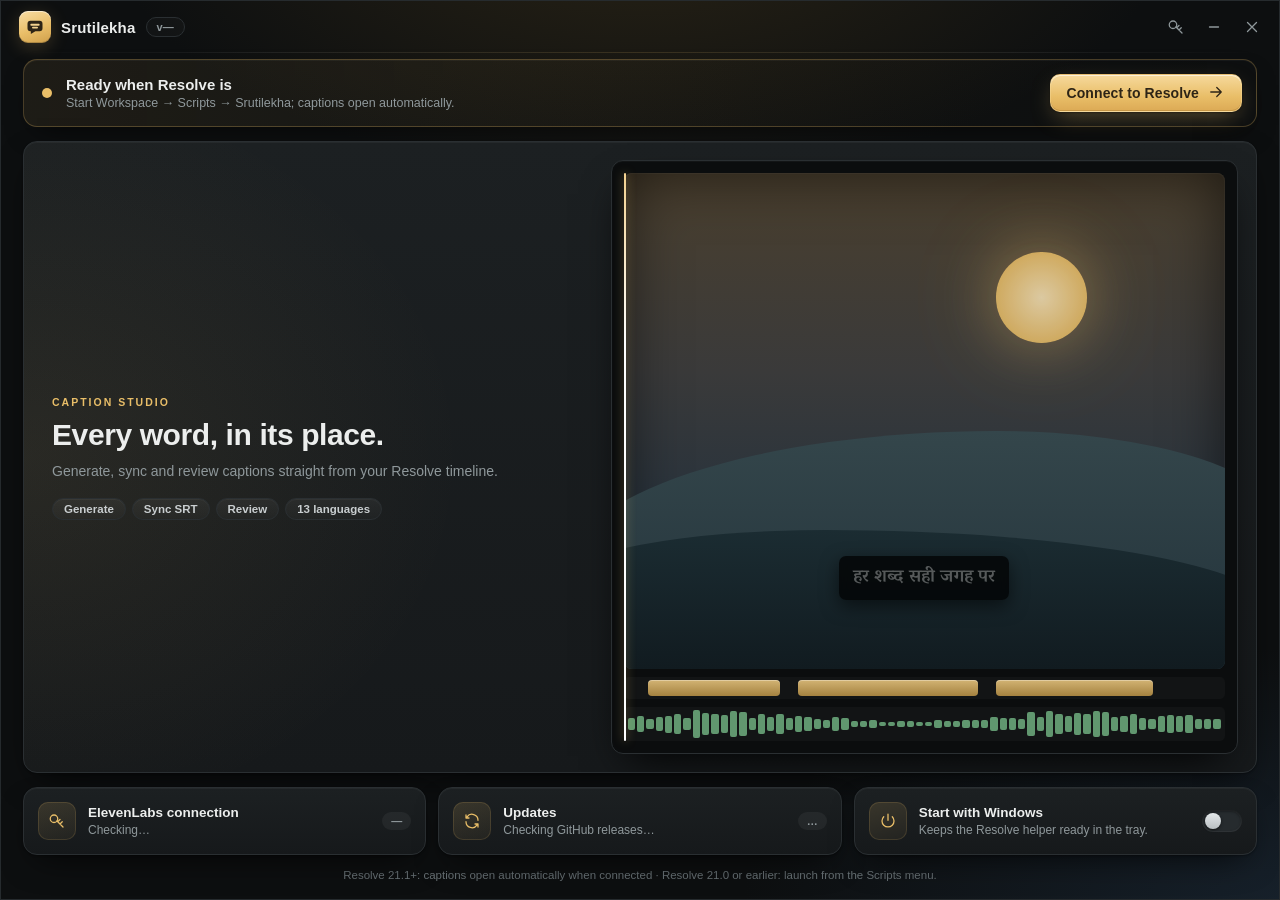
==== commit 2350349f: "Release v2.0.12: Hindi sample caption in Vesper Libre The home screen's animated sample caption now " ====
--- a/ui/home.html
+++ b/ui/home.html
@@ -35,7 +35,7 @@
     </div>
     <div class="hero-art" aria-hidden="true">
       <div class="frame"><i class="sun"></i><i class="hill a"></i><i class="hill b"></i>
-        <div class="caption"><span>সব কথা</span> <span>ঠিক জায়গায়</span></div>
+        <div class="caption"><span>हर शब्द</span> <span>सही जगह पर</span></div>
       </div>
       <div class="track sub"><i style="left:4%;width:22%"></i><i style="left:29%;width:30%"></i><i style="left:62%;width:26%"></i></div>
       <div class="track wave" id="wave"></div>
--- a/ui/common.css
+++ b/ui/common.css
@@ -105,7 +105,7 @@
 .muted { color: var(--muted); line-height: 1.5; margin: 0 0 18px; font-size: 13px; }
 .status-line { min-height: 22px; margin: 10px 2px 6px; font-size: 12.5px; color: var(--muted); display: flex; align-items: center; gap: 8px; }
 .status-line.ok { color: var(--green); }
-.status-line.err { color: #f0948a; }
+.status-line.err { color: #e9c98a; }
 .status-line.busy::before { content: ""; width: 12px; height: 12px; border-radius: 50%; border: 2px solid var(--gold); border-right-color: transparent; animation: spin .7s linear infinite; flex-shrink: 0; }
 @keyframes spin { to { transform: rotate(360deg); } }
 .modal-actions { display: flex; align-items: center; gap: 8px; margin-top: 8px; }
@@ -117,6 +117,6 @@
 
 .toast { position: fixed; left: 50%; bottom: 18px; transform: translate(-50%, 20px); opacity: 0; padding: 10px 16px; border-radius: 12px; background: #26292be6; backdrop-filter: blur(12px); border: 1px solid var(--line-2); box-shadow: inset 0 1px 0 #ffffff0d, 0 12px 30px #0009; font-size: 13px; pointer-events: none; transition: opacity .2s, transform .25s cubic-bezier(.2,.9,.25,1.1); z-index: 20; max-width: calc(100vw - 40px); }
 .toast.show { opacity: 1; transform: translate(-50%, 0); }
-.toast.err { border-color: #e5675b88; color: #f4b4ad; }
+.toast.err { border-color: #e9be6866; color: #f3dca8; }
 
 @media (prefers-reduced-motion: reduce) { *, *::before, *::after { animation: none !important; transition: none !important; } }
--- a/ui/home.css
+++ b/ui/home.css
@@ -1,3 +1,5 @@
+@font-face { font-family: "Vesper Libre"; src: url("fonts/VesperLibre-Bold.ttf") format("truetype"); font-weight: 700; font-style: normal; font-display: block; }
+
 main { flex: 1; display: flex; flex-direction: column; gap: 14px; padding: 6px 22px 18px; min-height: 0; }
 
 /* ── banner ────────────────────────────────────────────── */
@@ -26,7 +28,7 @@
 .frame { flex: 1; min-height: 90px; border-radius: 8px; position: relative; overflow: hidden;
   background: radial-gradient(circle at 30% 30%, #3a3020, transparent 55%), radial-gradient(circle at 75% 70%, #1e2d3a, transparent 60%), linear-gradient(160deg, #1d1f1f, #121415);
   box-shadow: inset 0 0 60px #0009, inset 0 0 0 1px #ffffff0d; }
-.caption { position: absolute; left: 50%; bottom: 14%; transform: translateX(-50%); white-space: nowrap; font: 600 17px "Nirmala UI", sans-serif; padding: 5px 14px; border-radius: 7px; background: #000b; backdrop-filter: blur(4px); box-shadow: 0 6px 18px #0008; }
+.caption { position: absolute; left: 50%; bottom: 14%; transform: translateX(-50%); white-space: nowrap; font: 700 18px "Vesper Libre", "Nirmala UI", sans-serif; padding: 5px 14px; border-radius: 7px; background: #000b; backdrop-filter: blur(4px); box-shadow: 0 6px 18px #0008; }
 .caption span { animation: word 4s infinite; opacity: .35; }
 .caption span:nth-child(2) { animation-delay: 1.2s; }
 @keyframes word { 0%, 10% { opacity: .35; color: #fff; } 18%, 60% { opacity: 1; color: var(--gold-2); } 75%, 100% { opacity: .35; color: #fff; } }
